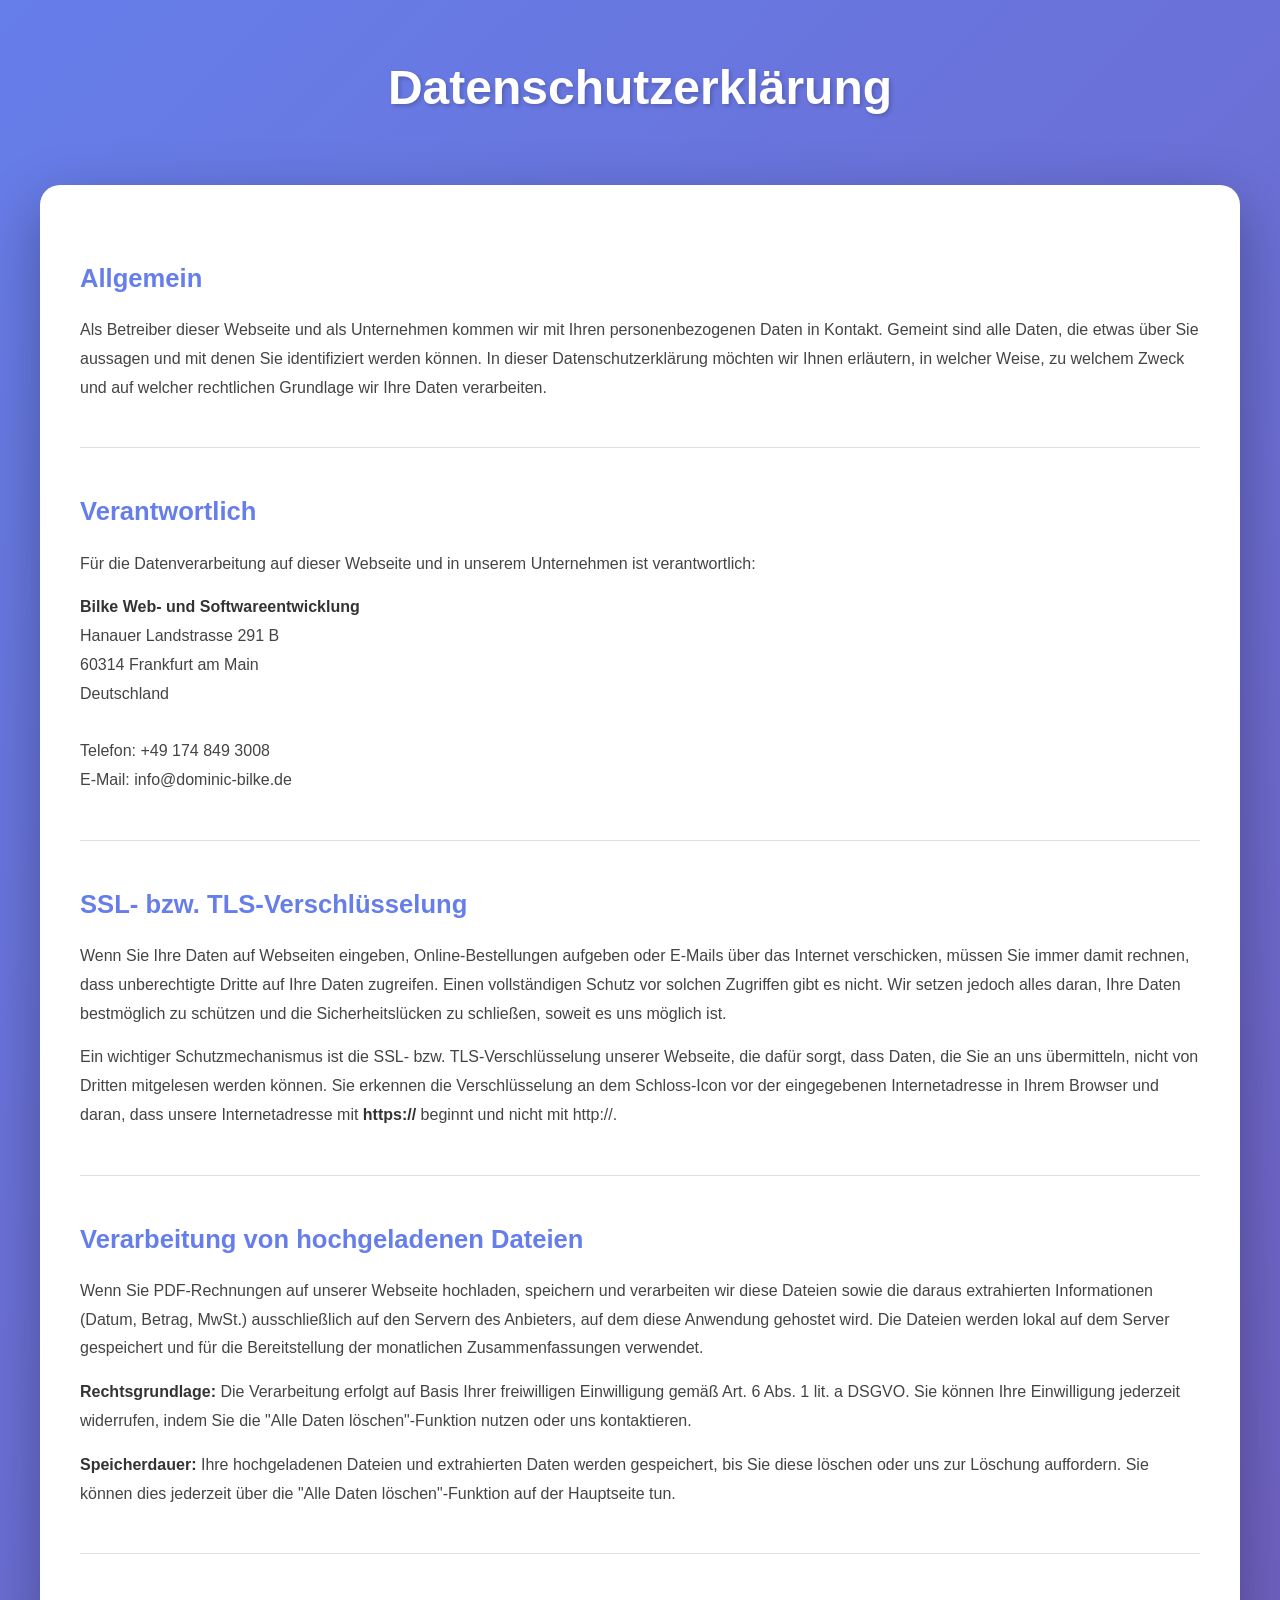
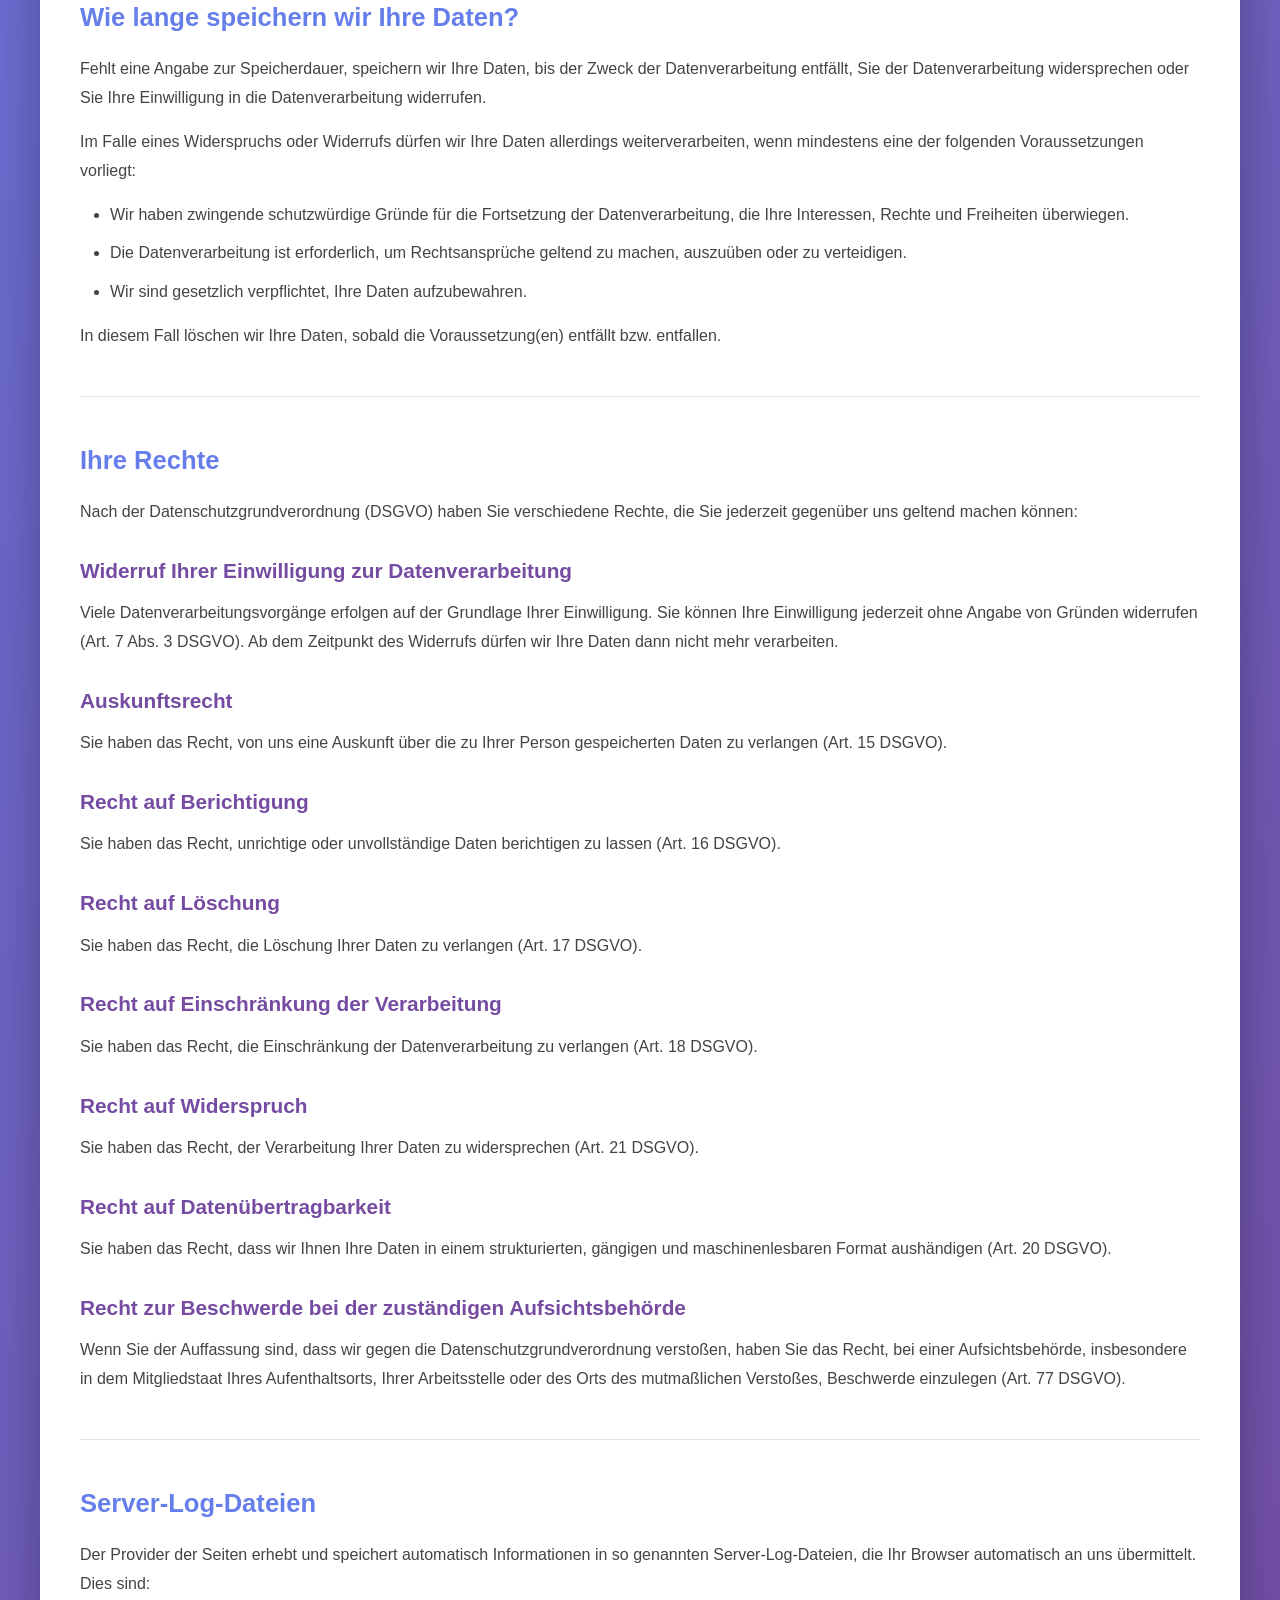
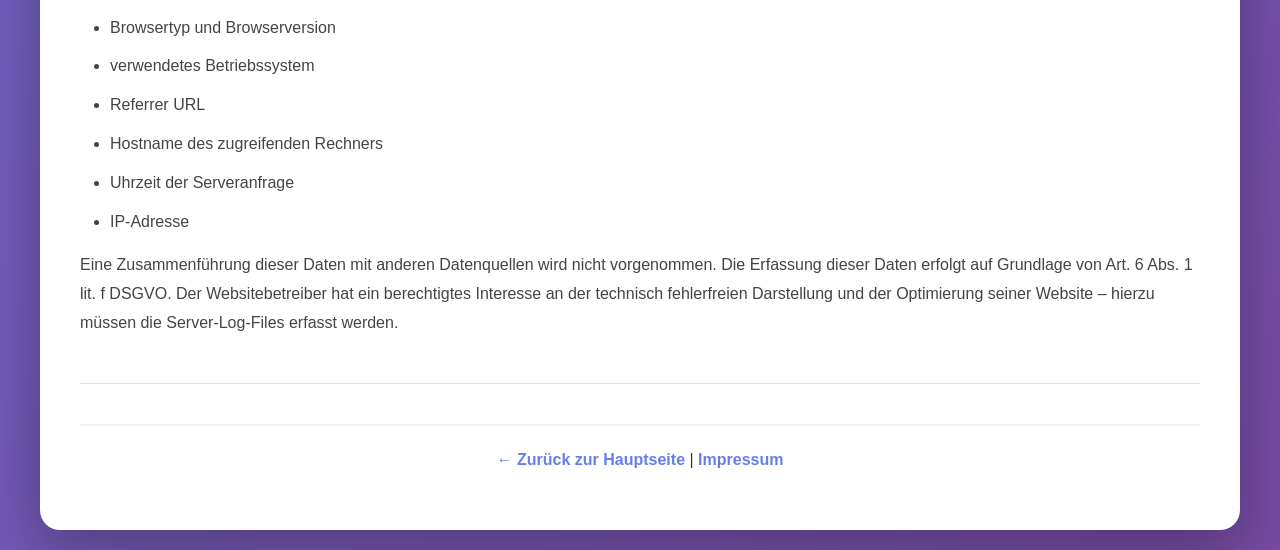
==== datenschutzerklaerung.html @ a709cc9c "first commit" ====
<!DOCTYPE html>
<html lang="de">
<head>
    <meta charset="UTF-8">
    <meta name="viewport" content="width=device-width, initial-scale=1.0">
    <title>Datenschutzerklärung - PDF-Rechner</title>
    <link rel="stylesheet" href="style.css">
</head>
<body>
    <div class="container">
        <header>
            <h1>Datenschutzerklärung</h1>
        </header>

        <main class="legal-page">
            <div class="content-section">
                <h2>Allgemein</h2>
                <p>
                    Als Betreiber dieser Webseite und als Unternehmen kommen wir mit Ihren personenbezogenen Daten 
                    in Kontakt. Gemeint sind alle Daten, die etwas über Sie aussagen und mit denen Sie identifiziert 
                    werden können. In dieser Datenschutzerklärung möchten wir Ihnen erläutern, in welcher Weise, 
                    zu welchem Zweck und auf welcher rechtlichen Grundlage wir Ihre Daten verarbeiten.
                </p>
            </div>

            <div class="content-section">
                <h2>Verantwortlich</h2>
                <p>
                    Für die Datenverarbeitung auf dieser Webseite und in unserem Unternehmen ist verantwortlich:
                </p>
                <p>
                    <strong>Bilke Web- und Softwareentwicklung</strong><br>
                    Hanauer Landstrasse 291 B<br>
                    60314 Frankfurt am Main<br>
                    Deutschland<br>
                    <br>
                    Telefon: +49 174 849 3008<br>
                    E-Mail: info@dominic-bilke.de
                </p>
            </div>

            <div class="content-section">
                <h2>SSL- bzw. TLS-Verschlüsselung</h2>
                <p>
                    Wenn Sie Ihre Daten auf Webseiten eingeben, Online-Bestellungen aufgeben oder E-Mails über 
                    das Internet verschicken, müssen Sie immer damit rechnen, dass unberechtigte Dritte auf Ihre 
                    Daten zugreifen. Einen vollständigen Schutz vor solchen Zugriffen gibt es nicht. Wir setzen 
                    jedoch alles daran, Ihre Daten bestmöglich zu schützen und die Sicherheitslücken zu schließen, 
                    soweit es uns möglich ist.
                </p>
                <p>
                    Ein wichtiger Schutzmechanismus ist die SSL- bzw. TLS-Verschlüsselung unserer Webseite, die 
                    dafür sorgt, dass Daten, die Sie an uns übermitteln, nicht von Dritten mitgelesen werden können. 
                    Sie erkennen die Verschlüsselung an dem Schloss-Icon vor der eingegebenen Internetadresse in 
                    Ihrem Browser und daran, dass unsere Internetadresse mit <strong>https://</strong> beginnt und 
                    nicht mit http://.
                </p>
            </div>

            <div class="content-section">
                <h2>Verarbeitung von hochgeladenen Dateien</h2>
                <p>
                    Wenn Sie PDF-Rechnungen auf unserer Webseite hochladen, speichern und verarbeiten wir diese 
                    Dateien sowie die daraus extrahierten Informationen (Datum, Betrag, MwSt.) ausschließlich 
                    auf den Servern des Anbieters, auf dem diese Anwendung gehostet wird. Die Dateien werden 
                    lokal auf dem Server gespeichert und für die Bereitstellung der monatlichen Zusammenfassungen 
                    verwendet.
                </p>
                <p>
                    <strong>Rechtsgrundlage:</strong> Die Verarbeitung erfolgt auf Basis Ihrer freiwilligen 
                    Einwilligung gemäß Art. 6 Abs. 1 lit. a DSGVO. Sie können Ihre Einwilligung jederzeit widerrufen, 
                    indem Sie die "Alle Daten löschen"-Funktion nutzen oder uns kontaktieren.
                </p>
                <p>
                    <strong>Speicherdauer:</strong> Ihre hochgeladenen Dateien und extrahierten Daten werden 
                    gespeichert, bis Sie diese löschen oder uns zur Löschung auffordern. Sie können dies jederzeit 
                    über die "Alle Daten löschen"-Funktion auf der Hauptseite tun.
                </p>
            </div>

            <div class="content-section">
                <h2>Wie lange speichern wir Ihre Daten?</h2>
                <p>
                    Fehlt eine Angabe zur Speicherdauer, speichern wir Ihre Daten, bis der Zweck der 
                    Datenverarbeitung entfällt, Sie der Datenverarbeitung widersprechen oder Sie Ihre 
                    Einwilligung in die Datenverarbeitung widerrufen.
                </p>
                <p>
                    Im Falle eines Widerspruchs oder Widerrufs dürfen wir Ihre Daten allerdings weiterverarbeiten, 
                    wenn mindestens eine der folgenden Voraussetzungen vorliegt:
                </p>
                <ul>
                    <li>
                        Wir haben zwingende schutzwürdige Gründe für die Fortsetzung der Datenverarbeitung, 
                        die Ihre Interessen, Rechte und Freiheiten überwiegen.
                    </li>
                    <li>
                        Die Datenverarbeitung ist erforderlich, um Rechtsansprüche geltend zu machen, 
                        auszuüben oder zu verteidigen.
                    </li>
                    <li>
                        Wir sind gesetzlich verpflichtet, Ihre Daten aufzubewahren.
                    </li>
                </ul>
                <p>
                    In diesem Fall löschen wir Ihre Daten, sobald die Voraussetzung(en) entfällt bzw. entfallen.
                </p>
            </div>

            <div class="content-section">
                <h2>Ihre Rechte</h2>
                <p>
                    Nach der Datenschutzgrundverordnung (DSGVO) haben Sie verschiedene Rechte, die Sie jederzeit 
                    gegenüber uns geltend machen können:
                </p>
                
                <h3>Widerruf Ihrer Einwilligung zur Datenverarbeitung</h3>
                <p>
                    Viele Datenverarbeitungsvorgänge erfolgen auf der Grundlage Ihrer Einwilligung. Sie können 
                    Ihre Einwilligung jederzeit ohne Angabe von Gründen widerrufen (Art. 7 Abs. 3 DSGVO). Ab dem 
                    Zeitpunkt des Widerrufs dürfen wir Ihre Daten dann nicht mehr verarbeiten.
                </p>

                <h3>Auskunftsrecht</h3>
                <p>
                    Sie haben das Recht, von uns eine Auskunft über die zu Ihrer Person gespeicherten Daten 
                    zu verlangen (Art. 15 DSGVO).
                </p>

                <h3>Recht auf Berichtigung</h3>
                <p>
                    Sie haben das Recht, unrichtige oder unvollständige Daten berichtigen zu lassen (Art. 16 DSGVO).
                </p>

                <h3>Recht auf Löschung</h3>
                <p>
                    Sie haben das Recht, die Löschung Ihrer Daten zu verlangen (Art. 17 DSGVO).
                </p>

                <h3>Recht auf Einschränkung der Verarbeitung</h3>
                <p>
                    Sie haben das Recht, die Einschränkung der Datenverarbeitung zu verlangen (Art. 18 DSGVO).
                </p>

                <h3>Recht auf Widerspruch</h3>
                <p>
                    Sie haben das Recht, der Verarbeitung Ihrer Daten zu widersprechen (Art. 21 DSGVO).
                </p>

                <h3>Recht auf Datenübertragbarkeit</h3>
                <p>
                    Sie haben das Recht, dass wir Ihnen Ihre Daten in einem strukturierten, gängigen und 
                    maschinenlesbaren Format aushändigen (Art. 20 DSGVO).
                </p>

                <h3>Recht zur Beschwerde bei der zuständigen Aufsichtsbehörde</h3>
                <p>
                    Wenn Sie der Auffassung sind, dass wir gegen die Datenschutzgrundverordnung verstoßen, 
                    haben Sie das Recht, bei einer Aufsichtsbehörde, insbesondere in dem Mitgliedstaat Ihres 
                    Aufenthaltsorts, Ihrer Arbeitsstelle oder des Orts des mutmaßlichen Verstoßes, Beschwerde 
                    einzulegen (Art. 77 DSGVO).
                </p>
            </div>

            <div class="content-section">
                <h2>Server-Log-Dateien</h2>
                <p>
                    Der Provider der Seiten erhebt und speichert automatisch Informationen in so genannten 
                    Server-Log-Dateien, die Ihr Browser automatisch an uns übermittelt. Dies sind:
                </p>
                <ul>
                    <li>Browsertyp und Browserversion</li>
                    <li>verwendetes Betriebssystem</li>
                    <li>Referrer URL</li>
                    <li>Hostname des zugreifenden Rechners</li>
                    <li>Uhrzeit der Serveranfrage</li>
                    <li>IP-Adresse</li>
                </ul>
                <p>
                    Eine Zusammenführung dieser Daten mit anderen Datenquellen wird nicht vorgenommen. Die 
                    Erfassung dieser Daten erfolgt auf Grundlage von Art. 6 Abs. 1 lit. f DSGVO. Der Websitebetreiber 
                    hat ein berechtigtes Interesse an der technisch fehlerfreien Darstellung und der Optimierung 
                    seiner Website – hierzu müssen die Server-Log-Files erfasst werden.
                </p>
            </div>

            <div class="footer-links">
                <a href="index.html">← Zurück zur Hauptseite</a> | 
                <a href="impressum.html">Impressum</a>
            </div>
        </main>
    </div>
</body>
</html>
---- style.css ----
* {
    margin: 0;
    padding: 0;
    box-sizing: border-box;
}

body {
    font-family: -apple-system, BlinkMacSystemFont, 'Segoe UI', Roboto, Oxygen, Ubuntu, Cantarell, 'Open Sans', 'Helvetica Neue', sans-serif;
    background: linear-gradient(135deg, #667eea 0%, #764ba2 100%);
    min-height: 100vh;
    padding: 20px;
    color: #333;
}

.container {
    max-width: 1200px;
    margin: 0 auto;
}

header {
    text-align: center;
    padding: 40px 20px;
    color: white;
}

.language-switcher-header {
    display: flex;
    justify-content: flex-end;
    margin-bottom: 20px;
}

.lang-btn {
    background: rgba(255, 255, 255, 0.2);
    color: white;
    border: 2px solid white;
    padding: 8px 20px;
    margin-left: 10px;
    border-radius: 25px;
    cursor: pointer;
    font-weight: 600;
    font-size: 0.9rem;
    transition: all 0.3s ease;
}

.lang-btn:hover {
    background: rgba(255, 255, 255, 0.3);
    transform: translateY(-2px);
}

.lang-btn.active {
    background: white;
    color: #667eea;
    box-shadow: 0 4px 15px rgba(255, 255, 255, 0.3);
}

header h1 {
    font-size: 3rem;
    margin-bottom: 10px;
    text-shadow: 2px 2px 4px rgba(0,0,0,0.2);
}

header p {
    font-size: 1.1rem;
    opacity: 0.9;
}

main {
    background: white;
    border-radius: 20px;
    box-shadow: 0 20px 60px rgba(0,0,0,0.3);
    padding: 40px;
    margin-top: 20px;
}

.upload-section {
    margin-bottom: 40px;
    padding-bottom: 30px;
    border-bottom: 2px solid #f0f0f0;
}

h2 {
    color: #667eea;
    margin-bottom: 20px;
    font-size: 1.8rem;
}

.file-input-wrapper {
    margin: 30px 0;
}

#pdfFile {
    display: none;
}

.file-label {
    display: flex;
    align-items: center;
    justify-content: center;
    gap: 10px;
    padding: 20px 30px;
    border: 3px dashed #667eea;
    border-radius: 12px;
    background: #f8f9ff;
    cursor: pointer;
    transition: all 0.3s ease;
}

.file-label:hover {
    background: #f0f2ff;
    border-color: #764ba2;
    transform: translateY(-2px);
}

.file-label-text {
    font-size: 1.1rem;
    color: #667eea;
    font-weight: 600;
}

.file-label-icon {
    font-size: 1.5rem;
}

.form-group {
    margin: 25px 0;
}

.form-label {
    display: block;
    margin-bottom: 8px;
    font-weight: 600;
    color: #667eea;
    font-size: 1rem;
}

.form-select {
    width: 100%;
    padding: 12px 15px;
    border: 2px solid #e0e0e0;
    border-radius: 10px;
    font-size: 1rem;
    background: white;
    color: #333;
    transition: all 0.3s ease;
    cursor: pointer;
}

.form-select:hover {
    border-color: #667eea;
}

.form-select:focus {
    outline: none;
    border-color: #764ba2;
    box-shadow: 0 0 0 3px rgba(102, 126, 234, 0.1);
}

.selected-files {
    margin-top: 15px;
    padding: 15px;
    background: #f8f9ff;
    border-radius: 10px;
    display: none;
}

.selected-files.active {
    display: block;
}

.selected-files-title {
    font-weight: 600;
    color: #667eea;
    margin-bottom: 10px;
}

.selected-file-item {
    display: flex;
    align-items: center;
    justify-content: space-between;
    padding: 8px;
    margin: 5px 0;
    background: white;
    border-radius: 5px;
}

.selected-file-name {
    color: #333;
    font-size: 0.9rem;
    flex: 1;
}

.selected-file-size {
    color: #666;
    font-size: 0.85rem;
    margin-left: 10px;
}

.upload-progress {
    margin-top: 25px;
    padding: 20px;
    background: #f8f9ff;
    border-radius: 12px;
}

.progress-info {
    margin-bottom: 15px;
    font-weight: 600;
    color: #667eea;
    text-align: center;
}

.progress-bar {
    height: 25px;
    background: #e0e0e0;
    border-radius: 12px;
    overflow: hidden;
    box-shadow: inset 0 2px 4px rgba(0,0,0,0.1);
}

.progress-bar-fill {
    height: 100%;
    background: linear-gradient(135deg, #667eea 0%, #764ba2 100%);
    border-radius: 12px;
    transition: width 0.3s ease;
    box-shadow: 0 2px 4px rgba(102, 126, 234, 0.3);
}

.btn-primary {
    background: linear-gradient(135deg, #667eea 0%, #764ba2 100%);
    color: white;
    border: none;
    padding: 15px 40px;
    font-size: 1.1rem;
    border-radius: 10px;
    cursor: pointer;
    font-weight: 600;
    transition: all 0.3s ease;
    width: 100%;
    margin-top: 20px;
}

.btn-primary:hover {
    transform: translateY(-2px);
    box-shadow: 0 10px 25px rgba(102, 126, 234, 0.4);
}

.btn-primary:active {
    transform: translateY(0);
}

.btn-secondary {
    background: #dc3545;
    color: white;
    border: none;
    padding: 10px 20px;
    font-size: 0.9rem;
    border-radius: 8px;
    cursor: pointer;
    transition: all 0.3s ease;
}

.btn-secondary:hover {
    background: #c82333;
    transform: translateY(-2px);
}

.status-message {
    margin-top: 20px;
    padding: 15px;
    border-radius: 10px;
    display: none;
    animation: slideIn 0.3s ease;
}

.status-message.success {
    background: #d4edda;
    color: #155724;
    border: 1px solid #c3e6cb;
    display: block;
}

.status-message.error {
    background: #f8d7da;
    color: #721c24;
    border: 1px solid #f5c6cb;
    display: block;
}

@keyframes slideIn {
    from {
        opacity: 0;
        transform: translateY(-10px);
    }
    to {
        opacity: 1;
        transform: translateY(0);
    }
}

.results-section, .summary-section {
    margin-top: 30px;
}

.section-title {
    display: flex;
    justify-content: space-between;
    align-items: center;
    margin-bottom: 20px;
}

.section-title h2 {
    margin-bottom: 0;
}

.invoice-details {
    background: #f8f9ff;
    border-radius: 12px;
    padding: 20px;
    display: none;
    animation: fadeIn 0.5s ease;
}

.invoice-details.active {
    display: block;
}

@keyframes fadeIn {
    from { opacity: 0; }
    to { opacity: 1; }
}

.detail-row {
    display: grid;
    grid-template-columns: 150px 1fr;
    padding: 10px;
    border-bottom: 1px solid #e0e0e0;
}

.detail-row:last-child {
    border-bottom: none;
}

.detail-label {
    font-weight: 600;
    color: #667eea;
}

.detail-value {
    color: #333;
}

.detail-row.highlight {
    background: #fff5e6;
    border-left: 4px solid #667eea;
    padding-left: 15px;
}

.invoice-breakdown {
    margin-top: 20px;
    padding: 20px;
    background: #f8f9ff;
    border-radius: 12px;
    animation: fadeIn 0.5s ease;
}

.monthly-summary {
    background: #f8f9ff;
    border-radius: 12px;
    padding: 20px;
}

.monthly-vat-summary {
    background: #fff9e6;
    border-radius: 12px;
    padding: 20px;
    margin-top: 20px;
    border: 2px solid #667eea;
}

.vat-summary-item {
    background: white;
    border-radius: 8px;
    padding: 20px;
    margin-bottom: 15px;
    box-shadow: 0 2px 8px rgba(0,0,0,0.1);
}

.vat-summary-item h3 {
    color: #667eea;
    margin-bottom: 15px;
    font-size: 1.2rem;
}

.vat-breakdown {
    display: flex;
    flex-direction: column;
    gap: 10px;
}

.vat-row {
    display: flex;
    justify-content: space-between;
    padding: 8px;
    border-radius: 5px;
}

.vat-row.highlight {
    background: #fff5e6;
    border-left: 4px solid #667eea;
    padding-left: 12px;
}

.vat-row.total {
    background: #f0f2ff;
    font-weight: 700;
    border-top: 2px solid #667eea;
    margin-top: 5px;
    padding-top: 12px;
}

.vat-label {
    font-weight: 600;
    color: #667eea;
}

.vat-value {
    font-weight: 700;
    color: #333;
    font-size: 1.1rem;
}

.summary-item {
    background: white;
    border-radius: 8px;
    padding: 20px;
    margin-bottom: 15px;
    display: flex;
    justify-content: space-between;
    align-items: center;
    box-shadow: 0 2px 8px rgba(0,0,0,0.1);
    transition: transform 0.2s ease;
}

.summary-item:hover {
    transform: translateX(5px);
}

.summary-month {
    font-size: 1.2rem;
    font-weight: 600;
    color: #667eea;
}

.summary-amount {
    font-size: 1.5rem;
    font-weight: 700;
    color: #764ba2;
}

.summary-count {
    font-size: 0.9rem;
    color: #666;
    margin-top: 5px;
}

.no-data {
    text-align: center;
    padding: 40px;
    color: #999;
    font-style: italic;
}

.loading {
    text-align: center;
    padding: 20px;
    color: #667eea;
}

/* Footer Styles */
.main-footer {
    background: white;
    border-radius: 20px;
    box-shadow: 0 20px 60px rgba(0,0,0,0.3);
    padding: 30px 40px;
    margin-top: 20px;
    text-align: center;
}

.footer-links {
    margin-bottom: 15px;
}

.footer-links a {
    color: #667eea;
    text-decoration: none;
    font-weight: 600;
    transition: color 0.3s ease;
}

.footer-links a:hover {
    color: #764ba2;
}

.footer-copyright {
    color: #666;
    font-size: 0.9rem;
}

/* Legal Pages Styles */
.legal-page {
    background: white;
    border-radius: 20px;
    box-shadow: 0 20px 60px rgba(0,0,0,0.3);
    padding: 40px;
    margin-top: 20px;
    line-height: 1.8;
}

.legal-page .content-section {
    margin-bottom: 40px;
    padding-bottom: 30px;
    border-bottom: 1px solid #e0e0e0;
}

.legal-page .content-section:last-child {
    border-bottom: none;
}

.legal-page h2 {
    color: #667eea;
    font-size: 1.6rem;
    margin-bottom: 15px;
    margin-top: 30px;
}

.legal-page h3 {
    color: #764ba2;
    font-size: 1.3rem;
    margin-top: 25px;
    margin-bottom: 10px;
}

.legal-page p {
    margin-bottom: 15px;
    color: #444;
}

.legal-page ul {
    margin-left: 30px;
    margin-bottom: 15px;
}

.legal-page li {
    margin-bottom: 10px;
    color: #444;
}

.legal-page strong {
    color: #333;
}

.legal-page a {
    color: #667eea;
    text-decoration: none;
}

.legal-page a:hover {
    text-decoration: underline;
    color: #764ba2;
}

.legal-page .footer-links {
    margin-top: 40px;
    padding-top: 20px;
    border-top: 2px solid #f0f0f0;
    text-align: center;
}

.legal-page .footer-links a {
    color: #667eea;
    font-weight: 600;
    text-decoration: none;
    transition: color 0.3s ease;
}

.legal-page .footer-links a:hover {
    color: #764ba2;
}

@media (max-width: 768px) {
    .legal-page {
        padding: 20px;
    }
    
    .legal-page h2 {
        font-size: 1.3rem;
    }
    
    .legal-page h3 {
        font-size: 1.1rem;
    }
}
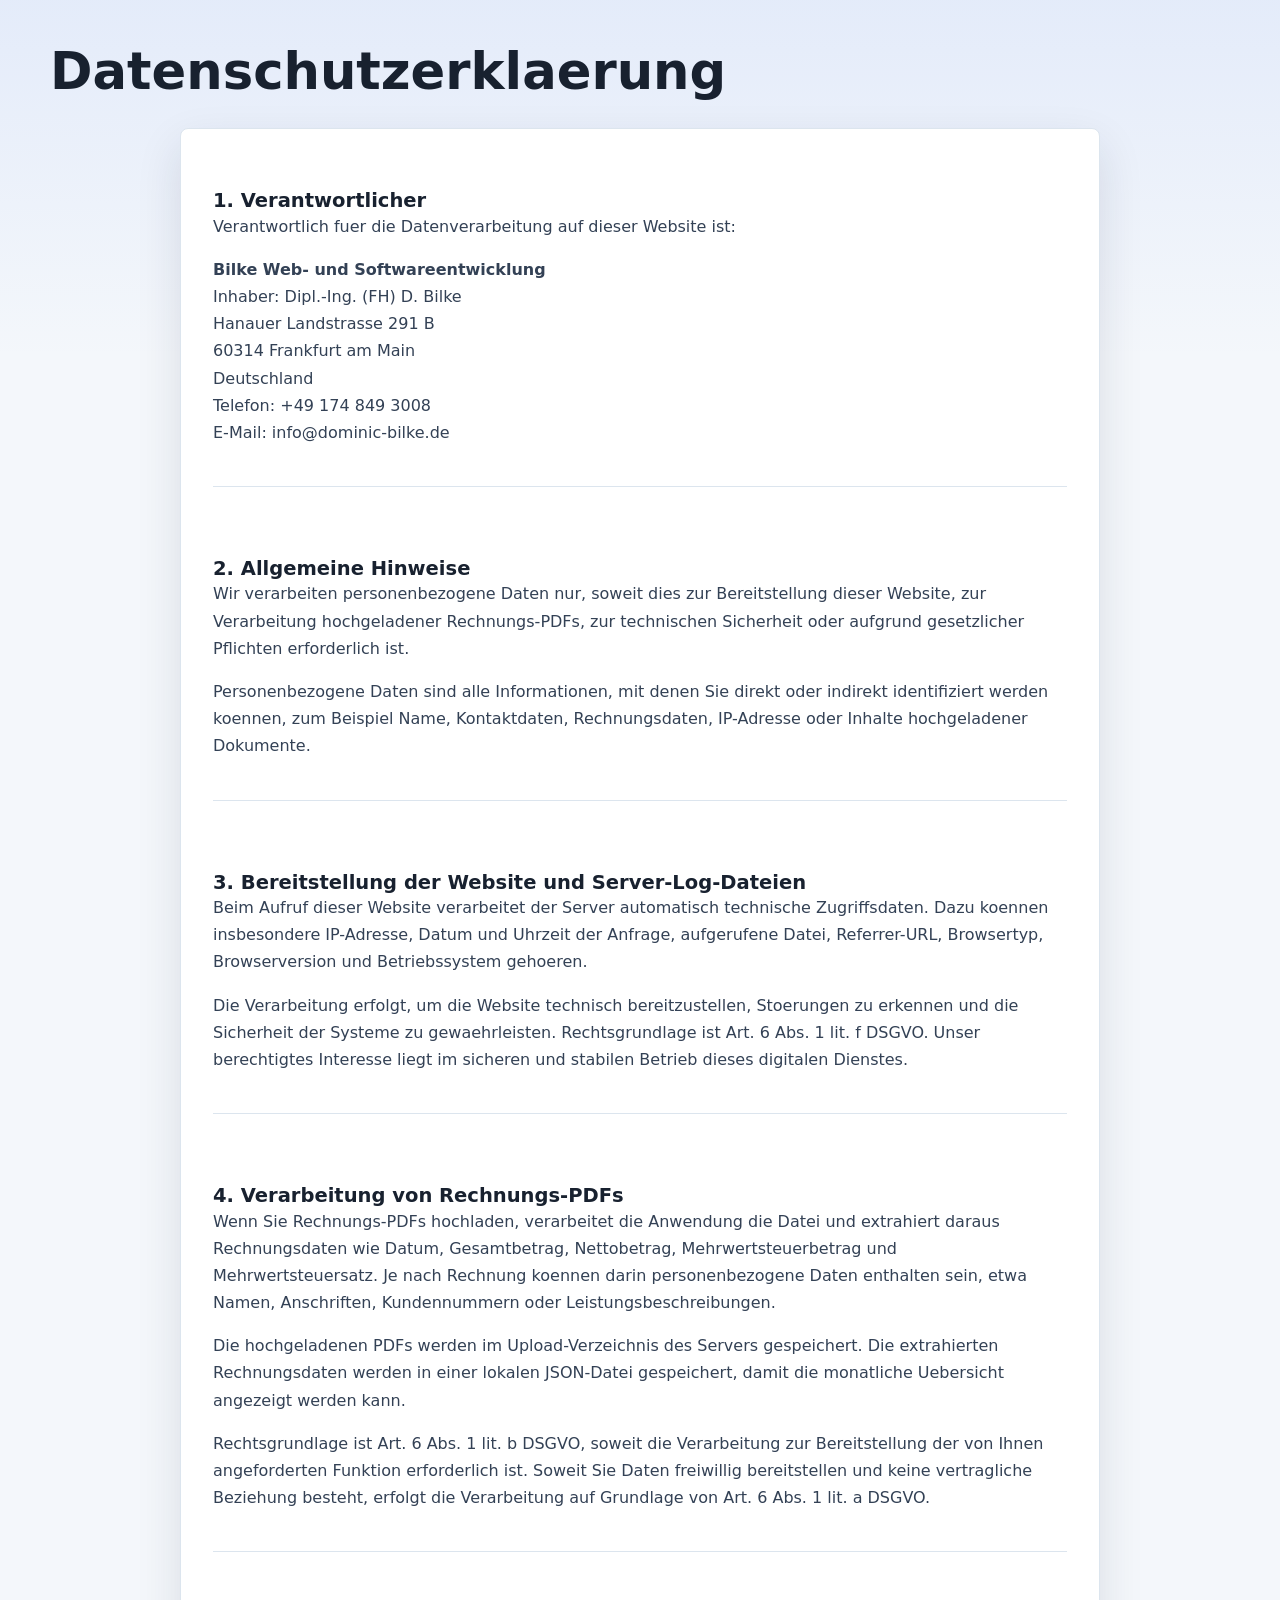
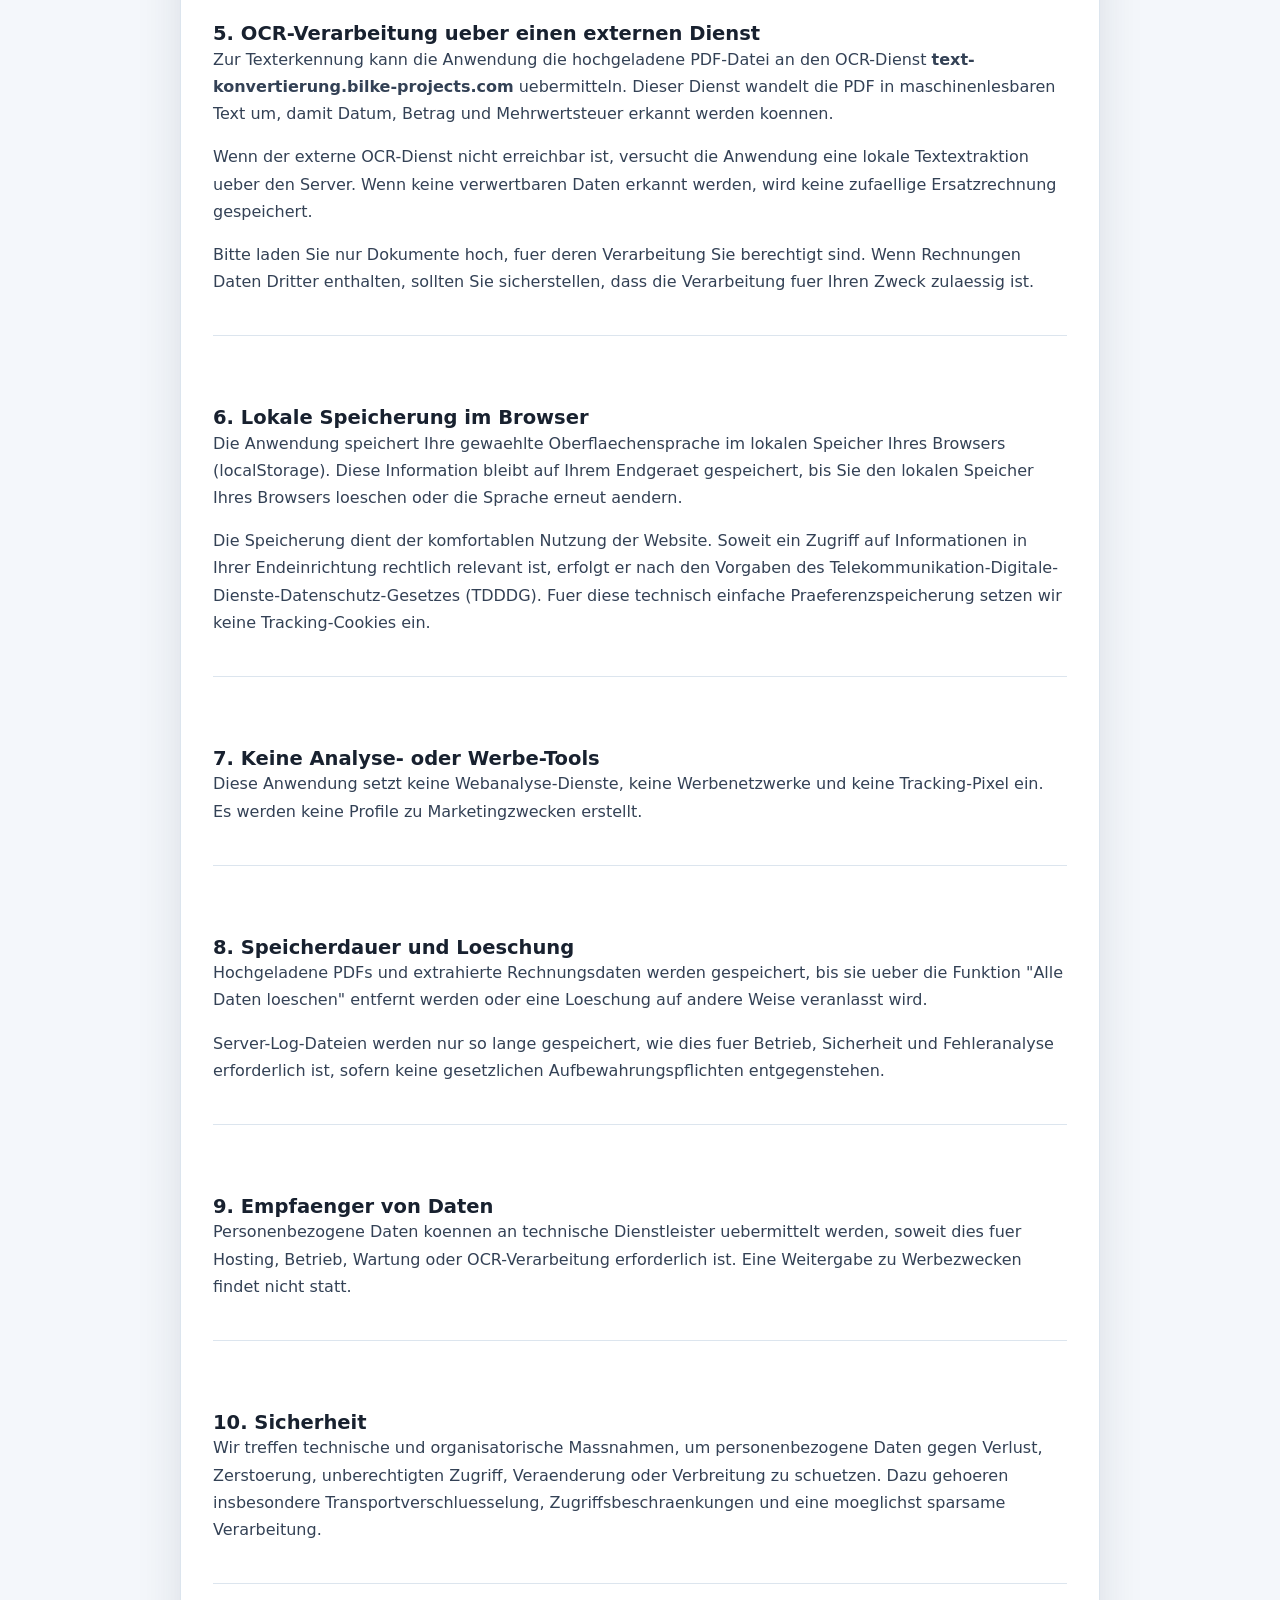
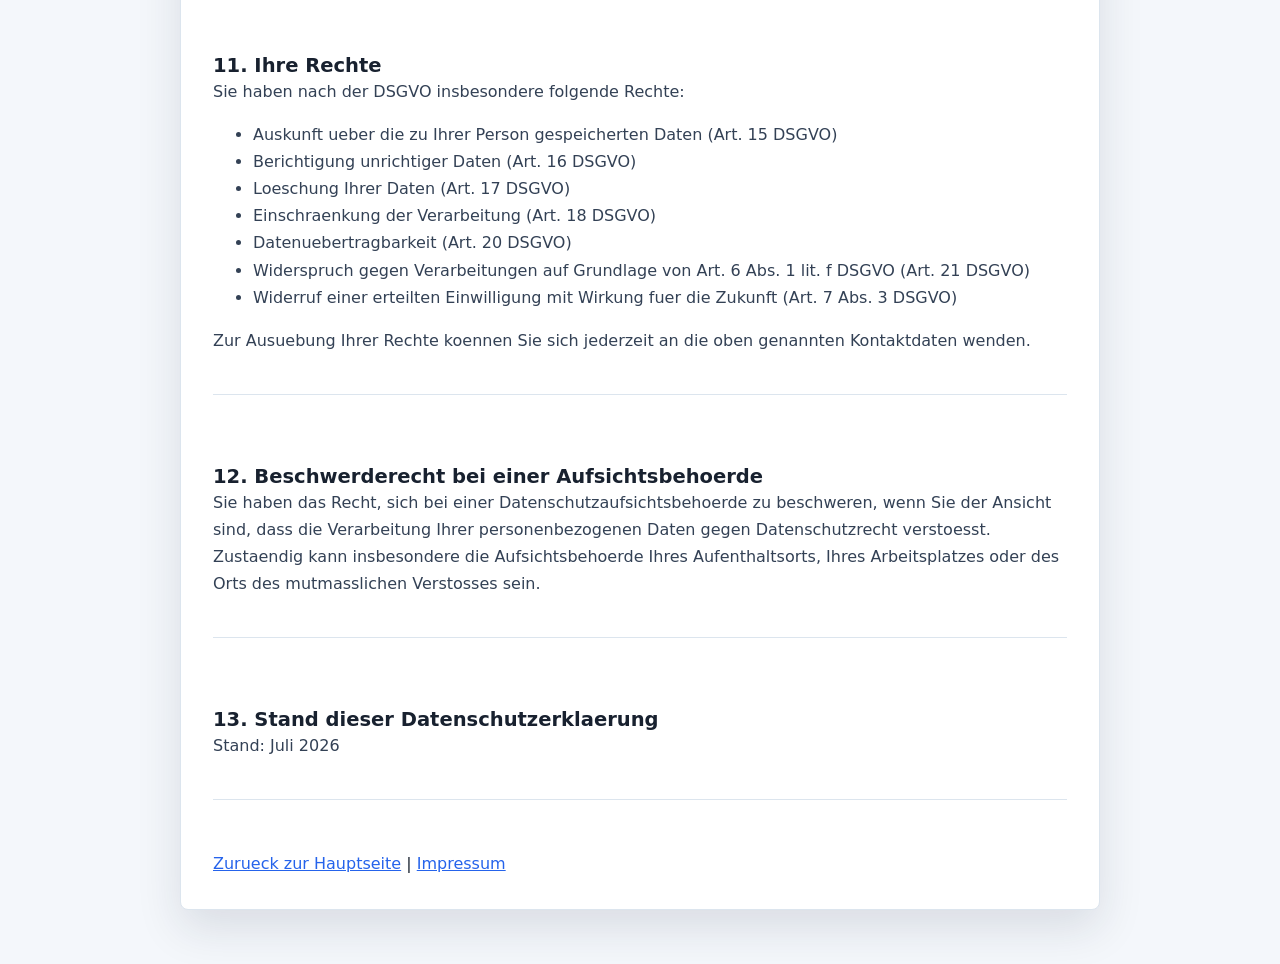
==== commit 5005fd9e: "Impressum und Datenschutzerklärung" ====
--- a/datenschutzerklaerung.html
+++ b/datenschutzerklaerung.html
@@ -3,193 +3,193 @@
 <head>
     <meta charset="UTF-8">
     <meta name="viewport" content="width=device-width, initial-scale=1.0">
-    <title>Datenschutzerklärung - PDF-Rechner</title>
+    <title>Datenschutzerklaerung - InvoicePilot</title>
     <link rel="stylesheet" href="style.css">
 </head>
 <body>
     <div class="container">
         <header>
-            <h1>Datenschutzerklärung</h1>
+            <h1>Datenschutzerklaerung</h1>
         </header>
 
         <main class="legal-page">
             <div class="content-section">
-                <h2>Allgemein</h2>
+                <h2>1. Verantwortlicher</h2>
                 <p>
-                    Als Betreiber dieser Webseite und als Unternehmen kommen wir mit Ihren personenbezogenen Daten 
-                    in Kontakt. Gemeint sind alle Daten, die etwas über Sie aussagen und mit denen Sie identifiziert 
-                    werden können. In dieser Datenschutzerklärung möchten wir Ihnen erläutern, in welcher Weise, 
-                    zu welchem Zweck und auf welcher rechtlichen Grundlage wir Ihre Daten verarbeiten.
-                </p>
-            </div>
-
-            <div class="content-section">
-                <h2>Verantwortlich</h2>
-                <p>
-                    Für die Datenverarbeitung auf dieser Webseite und in unserem Unternehmen ist verantwortlich:
+                    Verantwortlich fuer die Datenverarbeitung auf dieser Website ist:
                 </p>
                 <p>
                     <strong>Bilke Web- und Softwareentwicklung</strong><br>
+                    Inhaber: Dipl.-Ing. (FH) D. Bilke<br>
                     Hanauer Landstrasse 291 B<br>
                     60314 Frankfurt am Main<br>
                     Deutschland<br>
-                    <br>
                     Telefon: +49 174 849 3008<br>
                     E-Mail: info@dominic-bilke.de
                 </p>
             </div>
 
             <div class="content-section">
-                <h2>SSL- bzw. TLS-Verschlüsselung</h2>
+                <h2>2. Allgemeine Hinweise</h2>
                 <p>
-                    Wenn Sie Ihre Daten auf Webseiten eingeben, Online-Bestellungen aufgeben oder E-Mails über 
-                    das Internet verschicken, müssen Sie immer damit rechnen, dass unberechtigte Dritte auf Ihre 
-                    Daten zugreifen. Einen vollständigen Schutz vor solchen Zugriffen gibt es nicht. Wir setzen 
-                    jedoch alles daran, Ihre Daten bestmöglich zu schützen und die Sicherheitslücken zu schließen, 
-                    soweit es uns möglich ist.
+                    Wir verarbeiten personenbezogene Daten nur, soweit dies zur Bereitstellung dieser Website,
+                    zur Verarbeitung hochgeladener Rechnungs-PDFs, zur technischen Sicherheit oder aufgrund
+                    gesetzlicher Pflichten erforderlich ist.
                 </p>
                 <p>
-                    Ein wichtiger Schutzmechanismus ist die SSL- bzw. TLS-Verschlüsselung unserer Webseite, die 
-                    dafür sorgt, dass Daten, die Sie an uns übermitteln, nicht von Dritten mitgelesen werden können. 
-                    Sie erkennen die Verschlüsselung an dem Schloss-Icon vor der eingegebenen Internetadresse in 
-                    Ihrem Browser und daran, dass unsere Internetadresse mit <strong>https://</strong> beginnt und 
-                    nicht mit http://.
+                    Personenbezogene Daten sind alle Informationen, mit denen Sie direkt oder indirekt
+                    identifiziert werden koennen, zum Beispiel Name, Kontaktdaten, Rechnungsdaten, IP-Adresse
+                    oder Inhalte hochgeladener Dokumente.
                 </p>
             </div>
 
             <div class="content-section">
-                <h2>Verarbeitung von hochgeladenen Dateien</h2>
+                <h2>3. Bereitstellung der Website und Server-Log-Dateien</h2>
                 <p>
-                    Wenn Sie PDF-Rechnungen auf unserer Webseite hochladen, speichern und verarbeiten wir diese 
-                    Dateien sowie die daraus extrahierten Informationen (Datum, Betrag, MwSt.) ausschließlich 
-                    auf den Servern des Anbieters, auf dem diese Anwendung gehostet wird. Die Dateien werden 
-                    lokal auf dem Server gespeichert und für die Bereitstellung der monatlichen Zusammenfassungen 
-                    verwendet.
+                    Beim Aufruf dieser Website verarbeitet der Server automatisch technische Zugriffsdaten. Dazu
+                    koennen insbesondere IP-Adresse, Datum und Uhrzeit der Anfrage, aufgerufene Datei, Referrer-URL,
+                    Browsertyp, Browserversion und Betriebssystem gehoeren.
                 </p>
                 <p>
-                    <strong>Rechtsgrundlage:</strong> Die Verarbeitung erfolgt auf Basis Ihrer freiwilligen 
-                    Einwilligung gemäß Art. 6 Abs. 1 lit. a DSGVO. Sie können Ihre Einwilligung jederzeit widerrufen, 
-                    indem Sie die "Alle Daten löschen"-Funktion nutzen oder uns kontaktieren.
-                </p>
-                <p>
-                    <strong>Speicherdauer:</strong> Ihre hochgeladenen Dateien und extrahierten Daten werden 
-                    gespeichert, bis Sie diese löschen oder uns zur Löschung auffordern. Sie können dies jederzeit 
-                    über die "Alle Daten löschen"-Funktion auf der Hauptseite tun.
+                    Die Verarbeitung erfolgt, um die Website technisch bereitzustellen, Stoerungen zu erkennen und
+                    die Sicherheit der Systeme zu gewaehrleisten. Rechtsgrundlage ist Art. 6 Abs. 1 lit. f DSGVO.
+                    Unser berechtigtes Interesse liegt im sicheren und stabilen Betrieb dieses digitalen Dienstes.
                 </p>
             </div>
 
             <div class="content-section">
-                <h2>Wie lange speichern wir Ihre Daten?</h2>
+                <h2>4. Verarbeitung von Rechnungs-PDFs</h2>
                 <p>
-                    Fehlt eine Angabe zur Speicherdauer, speichern wir Ihre Daten, bis der Zweck der 
-                    Datenverarbeitung entfällt, Sie der Datenverarbeitung widersprechen oder Sie Ihre 
-                    Einwilligung in die Datenverarbeitung widerrufen.
+                    Wenn Sie Rechnungs-PDFs hochladen, verarbeitet die Anwendung die Datei und extrahiert daraus
+                    Rechnungsdaten wie Datum, Gesamtbetrag, Nettobetrag, Mehrwertsteuerbetrag und Mehrwertsteuersatz.
+                    Je nach Rechnung koennen darin personenbezogene Daten enthalten sein, etwa Namen, Anschriften,
+                    Kundennummern oder Leistungsbeschreibungen.
                 </p>
                 <p>
-                    Im Falle eines Widerspruchs oder Widerrufs dürfen wir Ihre Daten allerdings weiterverarbeiten, 
-                    wenn mindestens eine der folgenden Voraussetzungen vorliegt:
+                    Die hochgeladenen PDFs werden im Upload-Verzeichnis des Servers gespeichert. Die extrahierten
+                    Rechnungsdaten werden in einer lokalen JSON-Datei gespeichert, damit die monatliche Uebersicht
+                    angezeigt werden kann.
                 </p>
-                <ul>
-                    <li>
-                        Wir haben zwingende schutzwürdige Gründe für die Fortsetzung der Datenverarbeitung, 
-                        die Ihre Interessen, Rechte und Freiheiten überwiegen.
-                    </li>
-                    <li>
-                        Die Datenverarbeitung ist erforderlich, um Rechtsansprüche geltend zu machen, 
-                        auszuüben oder zu verteidigen.
-                    </li>
-                    <li>
-                        Wir sind gesetzlich verpflichtet, Ihre Daten aufzubewahren.
-                    </li>
-                </ul>
                 <p>
-                    In diesem Fall löschen wir Ihre Daten, sobald die Voraussetzung(en) entfällt bzw. entfallen.
+                    Rechtsgrundlage ist Art. 6 Abs. 1 lit. b DSGVO, soweit die Verarbeitung zur Bereitstellung der
+                    von Ihnen angeforderten Funktion erforderlich ist. Soweit Sie Daten freiwillig bereitstellen und
+                    keine vertragliche Beziehung besteht, erfolgt die Verarbeitung auf Grundlage von Art. 6 Abs. 1
+                    lit. a DSGVO.
                 </p>
             </div>
 
             <div class="content-section">
-                <h2>Ihre Rechte</h2>
+                <h2>5. OCR-Verarbeitung ueber einen externen Dienst</h2>
                 <p>
-                    Nach der Datenschutzgrundverordnung (DSGVO) haben Sie verschiedene Rechte, die Sie jederzeit 
-                    gegenüber uns geltend machen können:
+                    Zur Texterkennung kann die Anwendung die hochgeladene PDF-Datei an den OCR-Dienst
+                    <strong>text-konvertierung.bilke-projects.com</strong> uebermitteln. Dieser Dienst wandelt die
+                    PDF in maschinenlesbaren Text um, damit Datum, Betrag und Mehrwertsteuer erkannt werden koennen.
                 </p>
-                
-                <h3>Widerruf Ihrer Einwilligung zur Datenverarbeitung</h3>
                 <p>
-                    Viele Datenverarbeitungsvorgänge erfolgen auf der Grundlage Ihrer Einwilligung. Sie können 
-                    Ihre Einwilligung jederzeit ohne Angabe von Gründen widerrufen (Art. 7 Abs. 3 DSGVO). Ab dem 
-                    Zeitpunkt des Widerrufs dürfen wir Ihre Daten dann nicht mehr verarbeiten.
+                    Wenn der externe OCR-Dienst nicht erreichbar ist, versucht die Anwendung eine lokale
+                    Textextraktion ueber den Server. Wenn keine verwertbaren Daten erkannt werden, wird keine
+                    zufaellige Ersatzrechnung gespeichert.
                 </p>
-
-                <h3>Auskunftsrecht</h3>
                 <p>
-                    Sie haben das Recht, von uns eine Auskunft über die zu Ihrer Person gespeicherten Daten 
-                    zu verlangen (Art. 15 DSGVO).
-                </p>
-
-                <h3>Recht auf Berichtigung</h3>
-                <p>
-                    Sie haben das Recht, unrichtige oder unvollständige Daten berichtigen zu lassen (Art. 16 DSGVO).
-                </p>
-
-                <h3>Recht auf Löschung</h3>
-                <p>
-                    Sie haben das Recht, die Löschung Ihrer Daten zu verlangen (Art. 17 DSGVO).
-                </p>
-
-                <h3>Recht auf Einschränkung der Verarbeitung</h3>
-                <p>
-                    Sie haben das Recht, die Einschränkung der Datenverarbeitung zu verlangen (Art. 18 DSGVO).
-                </p>
-
-                <h3>Recht auf Widerspruch</h3>
-                <p>
-                    Sie haben das Recht, der Verarbeitung Ihrer Daten zu widersprechen (Art. 21 DSGVO).
-                </p>
-
-                <h3>Recht auf Datenübertragbarkeit</h3>
-                <p>
-                    Sie haben das Recht, dass wir Ihnen Ihre Daten in einem strukturierten, gängigen und 
-                    maschinenlesbaren Format aushändigen (Art. 20 DSGVO).
-                </p>
-
-                <h3>Recht zur Beschwerde bei der zuständigen Aufsichtsbehörde</h3>
-                <p>
-                    Wenn Sie der Auffassung sind, dass wir gegen die Datenschutzgrundverordnung verstoßen, 
-                    haben Sie das Recht, bei einer Aufsichtsbehörde, insbesondere in dem Mitgliedstaat Ihres 
-                    Aufenthaltsorts, Ihrer Arbeitsstelle oder des Orts des mutmaßlichen Verstoßes, Beschwerde 
-                    einzulegen (Art. 77 DSGVO).
+                    Bitte laden Sie nur Dokumente hoch, fuer deren Verarbeitung Sie berechtigt sind. Wenn Rechnungen
+                    Daten Dritter enthalten, sollten Sie sicherstellen, dass die Verarbeitung fuer Ihren Zweck
+                    zulaessig ist.
                 </p>
             </div>
 
             <div class="content-section">
-                <h2>Server-Log-Dateien</h2>
+                <h2>6. Lokale Speicherung im Browser</h2>
                 <p>
-                    Der Provider der Seiten erhebt und speichert automatisch Informationen in so genannten 
-                    Server-Log-Dateien, die Ihr Browser automatisch an uns übermittelt. Dies sind:
+                    Die Anwendung speichert Ihre gewaehlte Oberflaechensprache im lokalen Speicher Ihres Browsers
+                    (localStorage). Diese Information bleibt auf Ihrem Endgeraet gespeichert, bis Sie den lokalen
+                    Speicher Ihres Browsers loeschen oder die Sprache erneut aendern.
                 </p>
-                <ul>
-                    <li>Browsertyp und Browserversion</li>
-                    <li>verwendetes Betriebssystem</li>
-                    <li>Referrer URL</li>
-                    <li>Hostname des zugreifenden Rechners</li>
-                    <li>Uhrzeit der Serveranfrage</li>
-                    <li>IP-Adresse</li>
-                </ul>
                 <p>
-                    Eine Zusammenführung dieser Daten mit anderen Datenquellen wird nicht vorgenommen. Die 
-                    Erfassung dieser Daten erfolgt auf Grundlage von Art. 6 Abs. 1 lit. f DSGVO. Der Websitebetreiber 
-                    hat ein berechtigtes Interesse an der technisch fehlerfreien Darstellung und der Optimierung 
-                    seiner Website – hierzu müssen die Server-Log-Files erfasst werden.
+                    Die Speicherung dient der komfortablen Nutzung der Website. Soweit ein Zugriff auf Informationen
+                    in Ihrer Endeinrichtung rechtlich relevant ist, erfolgt er nach den Vorgaben des
+                    Telekommunikation-Digitale-Dienste-Datenschutz-Gesetzes (TDDDG). Fuer diese technisch einfache
+                    Praeferenzspeicherung setzen wir keine Tracking-Cookies ein.
                 </p>
             </div>
 
+            <div class="content-section">
+                <h2>7. Keine Analyse- oder Werbe-Tools</h2>
+                <p>
+                    Diese Anwendung setzt keine Webanalyse-Dienste, keine Werbenetzwerke und keine Tracking-Pixel ein.
+                    Es werden keine Profile zu Marketingzwecken erstellt.
+                </p>
+            </div>
+
+            <div class="content-section">
+                <h2>8. Speicherdauer und Loeschung</h2>
+                <p>
+                    Hochgeladene PDFs und extrahierte Rechnungsdaten werden gespeichert, bis sie ueber die Funktion
+                    "Alle Daten loeschen" entfernt werden oder eine Loeschung auf andere Weise veranlasst wird.
+                </p>
+                <p>
+                    Server-Log-Dateien werden nur so lange gespeichert, wie dies fuer Betrieb, Sicherheit und
+                    Fehleranalyse erforderlich ist, sofern keine gesetzlichen Aufbewahrungspflichten entgegenstehen.
+                </p>
+            </div>
+
+            <div class="content-section">
+                <h2>9. Empfaenger von Daten</h2>
+                <p>
+                    Personenbezogene Daten koennen an technische Dienstleister uebermittelt werden, soweit dies fuer
+                    Hosting, Betrieb, Wartung oder OCR-Verarbeitung erforderlich ist. Eine Weitergabe zu Werbezwecken
+                    findet nicht statt.
+                </p>
+            </div>
+
+            <div class="content-section">
+                <h2>10. Sicherheit</h2>
+                <p>
+                    Wir treffen technische und organisatorische Massnahmen, um personenbezogene Daten gegen Verlust,
+                    Zerstoerung, unberechtigten Zugriff, Veraenderung oder Verbreitung zu schuetzen. Dazu gehoeren
+                    insbesondere Transportverschluesselung, Zugriffsbeschraenkungen und eine moeglichst sparsame
+                    Verarbeitung.
+                </p>
+            </div>
+
+            <div class="content-section">
+                <h2>11. Ihre Rechte</h2>
+                <p>
+                    Sie haben nach der DSGVO insbesondere folgende Rechte:
+                </p>
+                <ul>
+                    <li>Auskunft ueber die zu Ihrer Person gespeicherten Daten (Art. 15 DSGVO)</li>
+                    <li>Berichtigung unrichtiger Daten (Art. 16 DSGVO)</li>
+                    <li>Loeschung Ihrer Daten (Art. 17 DSGVO)</li>
+                    <li>Einschraenkung der Verarbeitung (Art. 18 DSGVO)</li>
+                    <li>Datenuebertragbarkeit (Art. 20 DSGVO)</li>
+                    <li>Widerspruch gegen Verarbeitungen auf Grundlage von Art. 6 Abs. 1 lit. f DSGVO (Art. 21 DSGVO)</li>
+                    <li>Widerruf einer erteilten Einwilligung mit Wirkung fuer die Zukunft (Art. 7 Abs. 3 DSGVO)</li>
+                </ul>
+                <p>
+                    Zur Ausuebung Ihrer Rechte koennen Sie sich jederzeit an die oben genannten Kontaktdaten wenden.
+                </p>
+            </div>
+
+            <div class="content-section">
+                <h2>12. Beschwerderecht bei einer Aufsichtsbehoerde</h2>
+                <p>
+                    Sie haben das Recht, sich bei einer Datenschutzaufsichtsbehoerde zu beschweren, wenn Sie der
+                    Ansicht sind, dass die Verarbeitung Ihrer personenbezogenen Daten gegen Datenschutzrecht
+                    verstoesst. Zustaendig kann insbesondere die Aufsichtsbehoerde Ihres Aufenthaltsorts, Ihres
+                    Arbeitsplatzes oder des Orts des mutmasslichen Verstosses sein.
+                </p>
+            </div>
+
+            <div class="content-section">
+                <h2>13. Stand dieser Datenschutzerklaerung</h2>
+                <p>Stand: Juli 2026</p>
+            </div>
+
             <div class="footer-links">
-                <a href="index.html">← Zurück zur Hauptseite</a> | 
+                <a href="index.html">Zurueck zur Hauptseite</a> |
                 <a href="impressum.html">Impressum</a>
             </div>
         </main>
     </div>
 </body>
 </html>
-
--- a/style.css
+++ b/style.css
@@ -1,603 +1,692 @@
+:root {
+    --bg: #f4f7fb;
+    --surface: #ffffff;
+    --surface-muted: #edf3f8;
+    --ink: #18212f;
+    --muted: #657186;
+    --line: #dce5ee;
+    --blue: #2563eb;
+    --blue-dark: #1d4ed8;
+    --teal: #0f766e;
+    --amber: #b45309;
+    --red: #dc2626;
+    --green: #15803d;
+    --shadow: 0 18px 45px rgba(25, 37, 56, 0.12);
+    --radius: 8px;
+}
+
 * {
+    box-sizing: border-box;
+}
+
+html {
+    scroll-behavior: smooth;
+}
+
+body {
     margin: 0;
-    padding: 0;
-    box-sizing: border-box;
-}
-
-body {
-    font-family: -apple-system, BlinkMacSystemFont, 'Segoe UI', Roboto, Oxygen, Ubuntu, Cantarell, 'Open Sans', 'Helvetica Neue', sans-serif;
-    background: linear-gradient(135deg, #667eea 0%, #764ba2 100%);
     min-height: 100vh;
-    padding: 20px;
-    color: #333;
+    background:
+        linear-gradient(180deg, rgba(37, 99, 235, 0.08), transparent 360px),
+        var(--bg);
+    color: var(--ink);
+    font-family: Inter, ui-sans-serif, system-ui, -apple-system, BlinkMacSystemFont, "Segoe UI", sans-serif;
+}
+
+button,
+input,
+select {
+    font: inherit;
+}
+
+button {
+    cursor: pointer;
+}
+
+a {
+    color: inherit;
+}
+
+.app-shell {
+    width: min(1180px, calc(100% - 32px));
+    margin: 0 auto;
+    padding: 18px 0 32px;
 }
 
 .container {
-    max-width: 1200px;
+    width: min(1180px, calc(100% - 32px));
     margin: 0 auto;
-}
-
-header {
-    text-align: center;
-    padding: 40px 20px;
+    padding: 18px 0 32px;
+}
+
+.container > header {
+    padding: 28px 0 10px;
+}
+
+.container > header h1 {
+    margin: 0;
+    font-size: clamp(2rem, 4vw, 3.4rem);
+}
+
+.topbar {
+    min-height: 68px;
+    display: grid;
+    grid-template-columns: minmax(210px, 1fr) auto auto;
+    align-items: center;
+    gap: 22px;
+    padding: 12px 0;
+}
+
+.brand {
+    display: inline-flex;
+    align-items: center;
+    gap: 12px;
+    text-decoration: none;
+}
+
+.brand-mark,
+.drop-icon {
+    display: inline-grid;
+    place-items: center;
+    width: 42px;
+    height: 42px;
+    border-radius: var(--radius);
+    background: var(--ink);
     color: white;
 }
 
-.language-switcher-header {
-    display: flex;
-    justify-content: flex-end;
-    margin-bottom: 20px;
-}
-
-.lang-btn {
-    background: rgba(255, 255, 255, 0.2);
-    color: white;
-    border: 2px solid white;
-    padding: 8px 20px;
-    margin-left: 10px;
-    border-radius: 25px;
-    cursor: pointer;
-    font-weight: 600;
-    font-size: 0.9rem;
-    transition: all 0.3s ease;
-}
-
-.lang-btn:hover {
-    background: rgba(255, 255, 255, 0.3);
-    transform: translateY(-2px);
-}
-
-.lang-btn.active {
-    background: white;
-    color: #667eea;
-    box-shadow: 0 4px 15px rgba(255, 255, 255, 0.3);
-}
-
-header h1 {
-    font-size: 3rem;
-    margin-bottom: 10px;
-    text-shadow: 2px 2px 4px rgba(0,0,0,0.2);
-}
-
-header p {
-    font-size: 1.1rem;
-    opacity: 0.9;
-}
-
-main {
-    background: white;
-    border-radius: 20px;
-    box-shadow: 0 20px 60px rgba(0,0,0,0.3);
-    padding: 40px;
-    margin-top: 20px;
-}
-
-.upload-section {
-    margin-bottom: 40px;
-    padding-bottom: 30px;
-    border-bottom: 2px solid #f0f0f0;
-}
-
-h2 {
-    color: #667eea;
-    margin-bottom: 20px;
-    font-size: 1.8rem;
-}
-
-.file-input-wrapper {
-    margin: 30px 0;
-}
-
-#pdfFile {
-    display: none;
-}
-
-.file-label {
+.brand-mark svg,
+.drop-icon svg {
+    width: 23px;
+    height: 23px;
+    fill: none;
+    stroke: currentColor;
+    stroke-width: 1.8;
+    stroke-linecap: round;
+    stroke-linejoin: round;
+}
+
+.brand strong {
+    display: block;
+    line-height: 1.1;
+    font-size: 1.05rem;
+}
+
+.brand small {
+    display: block;
+    margin-top: 2px;
+    color: var(--muted);
+}
+
+.topnav {
     display: flex;
     align-items: center;
-    justify-content: center;
-    gap: 10px;
-    padding: 20px 30px;
-    border: 3px dashed #667eea;
-    border-radius: 12px;
-    background: #f8f9ff;
-    cursor: pointer;
-    transition: all 0.3s ease;
-}
-
-.file-label:hover {
-    background: #f0f2ff;
-    border-color: #764ba2;
-    transform: translateY(-2px);
-}
-
-.file-label-text {
-    font-size: 1.1rem;
-    color: #667eea;
-    font-weight: 600;
-}
-
-.file-label-icon {
-    font-size: 1.5rem;
-}
-
-.form-group {
-    margin: 25px 0;
-}
-
-.form-label {
-    display: block;
-    margin-bottom: 8px;
-    font-weight: 600;
-    color: #667eea;
-    font-size: 1rem;
-}
-
-.form-select {
-    width: 100%;
-    padding: 12px 15px;
-    border: 2px solid #e0e0e0;
-    border-radius: 10px;
-    font-size: 1rem;
-    background: white;
-    color: #333;
-    transition: all 0.3s ease;
-    cursor: pointer;
-}
-
-.form-select:hover {
-    border-color: #667eea;
-}
-
-.form-select:focus {
-    outline: none;
-    border-color: #764ba2;
-    box-shadow: 0 0 0 3px rgba(102, 126, 234, 0.1);
-}
-
-.selected-files {
-    margin-top: 15px;
-    padding: 15px;
-    background: #f8f9ff;
-    border-radius: 10px;
-    display: none;
-}
-
-.selected-files.active {
-    display: block;
-}
-
-.selected-files-title {
-    font-weight: 600;
-    color: #667eea;
-    margin-bottom: 10px;
-}
-
-.selected-file-item {
+    gap: 18px;
+    color: var(--muted);
+    font-size: 0.94rem;
+}
+
+.topnav a {
+    text-decoration: none;
+}
+
+.topnav a:hover {
+    color: var(--blue);
+}
+
+.language-switcher {
     display: flex;
     align-items: center;
+    gap: 4px;
+    padding: 4px;
+    border: 1px solid var(--line);
+    border-radius: var(--radius);
+    background: var(--surface);
+}
+
+.lang-btn {
+    min-width: 42px;
+    border: 0;
+    border-radius: 6px;
+    padding: 7px 10px;
+    background: transparent;
+    color: var(--muted);
+    font-weight: 700;
+}
+
+.lang-btn.active {
+    background: var(--blue);
+    color: white;
+}
+
+main {
+    display: grid;
+    gap: 18px;
+}
+
+.hero-section {
+    display: grid;
+    grid-template-columns: minmax(0, 1.25fr) minmax(320px, 0.75fr);
+    align-items: end;
+    gap: 22px;
+    padding: 36px 0 22px;
+}
+
+.eyebrow,
+.section-kicker {
+    margin: 0 0 8px;
+    color: var(--teal);
+    font-size: 0.78rem;
+    font-weight: 800;
+    letter-spacing: 0;
+    text-transform: uppercase;
+}
+
+h1,
+h2,
+p {
+    margin-top: 0;
+}
+
+h1 {
+    max-width: 780px;
+    margin-bottom: 12px;
+    font-size: clamp(2.2rem, 5vw, 4.45rem);
+    line-height: 0.98;
+    letter-spacing: 0;
+}
+
+h2 {
+    margin-bottom: 0;
+    font-size: 1.22rem;
+    line-height: 1.2;
+}
+
+.hero-text {
+    max-width: 660px;
+    margin-bottom: 0;
+    color: var(--muted);
+    font-size: 1.04rem;
+    line-height: 1.6;
+}
+
+.metric-grid {
+    display: grid;
+    grid-template-columns: repeat(3, minmax(0, 1fr));
+    gap: 10px;
+}
+
+.metric-tile {
+    min-height: 112px;
+    padding: 16px;
+    border: 1px solid var(--line);
+    border-radius: var(--radius);
+    background: rgba(255, 255, 255, 0.78);
+    box-shadow: 0 10px 30px rgba(25, 37, 56, 0.08);
+}
+
+.metric-tile span {
+    display: block;
+    color: var(--muted);
+    font-size: 0.82rem;
+    font-weight: 700;
+}
+
+.metric-tile strong {
+    display: block;
+    margin-top: 16px;
+    font-size: clamp(1.2rem, 2.2vw, 1.75rem);
+    line-height: 1.1;
+}
+
+.workspace-grid {
+    display: grid;
+    grid-template-columns: minmax(340px, 0.9fr) minmax(0, 1.1fr);
+    gap: 18px;
+}
+
+.panel {
+    border: 1px solid var(--line);
+    border-radius: var(--radius);
+    background: var(--surface);
+    box-shadow: var(--shadow);
+}
+
+.upload-panel,
+.results-panel,
+.summary-panel {
+    padding: 20px;
+}
+
+.panel-heading {
+    display: flex;
+    align-items: flex-start;
     justify-content: space-between;
-    padding: 8px;
-    margin: 5px 0;
+    gap: 16px;
+    margin-bottom: 18px;
+}
+
+.drop-zone {
+    display: grid;
+    place-items: center;
+    gap: 10px;
+    min-height: 210px;
+    padding: 22px;
+    border: 1.5px dashed #9bb2c9;
+    border-radius: var(--radius);
+    background: #f8fbfe;
+    text-align: center;
+    transition: border-color 160ms ease, background 160ms ease, box-shadow 160ms ease;
+}
+
+.drop-zone:hover,
+.drop-zone.drag-over {
+    border-color: var(--blue);
+    background: #eef5ff;
+    box-shadow: inset 0 0 0 1px rgba(37, 99, 235, 0.12);
+}
+
+.drop-zone input {
+    position: absolute;
+    width: 1px;
+    height: 1px;
+    overflow: hidden;
+    clip: rect(0, 0, 0, 0);
+}
+
+.drop-title {
+    font-weight: 800;
+}
+
+.drop-help {
+    max-width: 320px;
+    color: var(--muted);
+    font-size: 0.92rem;
+    line-height: 1.45;
+}
+
+.form-row {
+    display: grid;
+    grid-template-columns: minmax(0, 1fr) auto;
+    gap: 12px;
+    align-items: end;
+    margin-top: 16px;
+}
+
+.field {
+    display: grid;
+    gap: 7px;
+    color: var(--muted);
+    font-size: 0.86rem;
+    font-weight: 700;
+}
+
+select {
+    width: 100%;
+    min-height: 44px;
+    border: 1px solid var(--line);
+    border-radius: var(--radius);
     background: white;
-    border-radius: 5px;
-}
-
-.selected-file-name {
-    color: #333;
-    font-size: 0.9rem;
-    flex: 1;
-}
-
-.selected-file-size {
-    color: #666;
-    font-size: 0.85rem;
-    margin-left: 10px;
-}
-
-.upload-progress {
-    margin-top: 25px;
-    padding: 20px;
-    background: #f8f9ff;
-    border-radius: 12px;
-}
-
-.progress-info {
-    margin-bottom: 15px;
-    font-weight: 600;
-    color: #667eea;
-    text-align: center;
-}
-
-.progress-bar {
-    height: 25px;
-    background: #e0e0e0;
-    border-radius: 12px;
-    overflow: hidden;
-    box-shadow: inset 0 2px 4px rgba(0,0,0,0.1);
-}
-
-.progress-bar-fill {
-    height: 100%;
-    background: linear-gradient(135deg, #667eea 0%, #764ba2 100%);
-    border-radius: 12px;
-    transition: width 0.3s ease;
-    box-shadow: 0 2px 4px rgba(102, 126, 234, 0.3);
-}
-
-.btn-primary {
-    background: linear-gradient(135deg, #667eea 0%, #764ba2 100%);
+    color: var(--ink);
+    padding: 0 12px;
+}
+
+.primary-action,
+.ghost-action,
+.danger-action {
+    min-height: 44px;
+    border-radius: var(--radius);
+    border: 1px solid transparent;
+    padding: 0 16px;
+    font-weight: 800;
+    white-space: nowrap;
+}
+
+.primary-action {
+    background: var(--blue);
     color: white;
-    border: none;
-    padding: 15px 40px;
-    font-size: 1.1rem;
-    border-radius: 10px;
-    cursor: pointer;
-    font-weight: 600;
-    transition: all 0.3s ease;
-    width: 100%;
-    margin-top: 20px;
-}
-
-.btn-primary:hover {
-    transform: translateY(-2px);
-    box-shadow: 0 10px 25px rgba(102, 126, 234, 0.4);
-}
-
-.btn-primary:active {
-    transform: translateY(0);
-}
-
-.btn-secondary {
-    background: #dc3545;
-    color: white;
-    border: none;
-    padding: 10px 20px;
-    font-size: 0.9rem;
-    border-radius: 8px;
-    cursor: pointer;
-    transition: all 0.3s ease;
-}
-
-.btn-secondary:hover {
-    background: #c82333;
-    transform: translateY(-2px);
-}
-
-.status-message {
-    margin-top: 20px;
-    padding: 15px;
-    border-radius: 10px;
-    display: none;
-    animation: slideIn 0.3s ease;
-}
-
-.status-message.success {
-    background: #d4edda;
-    color: #155724;
-    border: 1px solid #c3e6cb;
-    display: block;
-}
-
-.status-message.error {
-    background: #f8d7da;
-    color: #721c24;
-    border: 1px solid #f5c6cb;
-    display: block;
-}
-
-@keyframes slideIn {
-    from {
-        opacity: 0;
-        transform: translateY(-10px);
-    }
-    to {
-        opacity: 1;
-        transform: translateY(0);
-    }
-}
-
-.results-section, .summary-section {
-    margin-top: 30px;
-}
-
-.section-title {
+}
+
+.primary-action:hover {
+    background: var(--blue-dark);
+}
+
+.primary-action:disabled {
+    background: #9bb2c9;
+    cursor: not-allowed;
+}
+
+.ghost-action {
+    background: white;
+    border-color: var(--line);
+    color: var(--muted);
+}
+
+.ghost-action:hover {
+    color: var(--ink);
+    border-color: #b9c8d7;
+}
+
+.danger-action {
+    background: #fff1f2;
+    border-color: #fecdd3;
+    color: var(--red);
+}
+
+.danger-action:hover {
+    background: #ffe4e6;
+}
+
+.queue-panel {
+    margin-top: 16px;
+    border: 1px solid var(--line);
+    border-radius: var(--radius);
+    background: #fbfdff;
+}
+
+.queue-header {
     display: flex;
     justify-content: space-between;
-    align-items: center;
-    margin-bottom: 20px;
-}
-
-.section-title h2 {
-    margin-bottom: 0;
-}
-
-.invoice-details {
-    background: #f8f9ff;
-    border-radius: 12px;
-    padding: 20px;
+    gap: 12px;
+    padding: 14px 14px 10px;
+}
+
+.queue-header span {
+    color: var(--muted);
+    font-weight: 800;
+}
+
+.progress-track {
+    height: 8px;
+    margin: 0 14px 12px;
+    overflow: hidden;
+    border-radius: 999px;
+    background: var(--surface-muted);
+}
+
+.progress-fill {
+    width: 0;
+    height: 100%;
+    border-radius: inherit;
+    background: linear-gradient(90deg, var(--blue), var(--teal));
+    transition: width 180ms ease;
+}
+
+.file-list,
+.result-list {
+    display: grid;
+    gap: 10px;
+}
+
+.file-list {
+    max-height: 260px;
+    overflow: auto;
+    padding: 0 14px 14px;
+}
+
+.file-item,
+.result-card {
+    border: 1px solid var(--line);
+    border-radius: var(--radius);
+    background: white;
+}
+
+.file-item {
+    display: grid;
+    grid-template-columns: minmax(0, 1fr) auto;
+    gap: 12px;
+    padding: 12px;
+}
+
+.file-name,
+.result-title {
+    overflow-wrap: anywhere;
+    font-weight: 800;
+}
+
+.file-meta,
+.result-meta {
+    margin-top: 4px;
+    color: var(--muted);
+    font-size: 0.84rem;
+}
+
+.badge {
+    align-self: start;
+    min-width: 76px;
+    border-radius: 999px;
+    padding: 5px 9px;
+    text-align: center;
+    font-size: 0.75rem;
+    font-weight: 800;
+}
+
+.badge.pending {
+    background: var(--surface-muted);
+    color: var(--muted);
+}
+
+.badge.processing {
+    background: #dbeafe;
+    color: var(--blue-dark);
+}
+
+.badge.success {
+    background: #dcfce7;
+    color: var(--green);
+}
+
+.badge.error {
+    background: #fee2e2;
+    color: var(--red);
+}
+
+.status-message {
     display: none;
-    animation: fadeIn 0.5s ease;
-}
-
-.invoice-details.active {
+    margin-bottom: 12px;
+    border-radius: var(--radius);
+    padding: 12px 14px;
+    font-weight: 700;
+}
+
+.status-message.active {
     display: block;
 }
 
-@keyframes fadeIn {
-    from { opacity: 0; }
-    to { opacity: 1; }
-}
-
-.detail-row {
-    display: grid;
-    grid-template-columns: 150px 1fr;
+.status-message.success {
+    background: #dcfce7;
+    color: var(--green);
+}
+
+.status-message.error {
+    background: #fee2e2;
+    color: var(--red);
+}
+
+.status-message.processing {
+    background: #dbeafe;
+    color: var(--blue-dark);
+}
+
+.result-card {
+    padding: 14px;
+}
+
+.result-card.error {
+    border-color: #fecdd3;
+}
+
+.result-grid {
+    display: grid;
+    grid-template-columns: repeat(4, minmax(0, 1fr));
+    gap: 10px;
+    margin-top: 14px;
+}
+
+.result-stat {
+    border: 1px solid var(--line);
+    border-radius: 6px;
     padding: 10px;
-    border-bottom: 1px solid #e0e0e0;
-}
-
-.detail-row:last-child {
-    border-bottom: none;
-}
-
-.detail-label {
-    font-weight: 600;
-    color: #667eea;
-}
-
-.detail-value {
-    color: #333;
-}
-
-.detail-row.highlight {
-    background: #fff5e6;
-    border-left: 4px solid #667eea;
-    padding-left: 15px;
-}
-
-.invoice-breakdown {
-    margin-top: 20px;
-    padding: 20px;
-    background: #f8f9ff;
-    border-radius: 12px;
-    animation: fadeIn 0.5s ease;
-}
-
-.monthly-summary {
-    background: #f8f9ff;
-    border-radius: 12px;
-    padding: 20px;
-}
-
-.monthly-vat-summary {
-    background: #fff9e6;
-    border-radius: 12px;
-    padding: 20px;
-    margin-top: 20px;
-    border: 2px solid #667eea;
-}
-
-.vat-summary-item {
-    background: white;
-    border-radius: 8px;
-    padding: 20px;
-    margin-bottom: 15px;
-    box-shadow: 0 2px 8px rgba(0,0,0,0.1);
-}
-
-.vat-summary-item h3 {
-    color: #667eea;
-    margin-bottom: 15px;
-    font-size: 1.2rem;
-}
-
-.vat-breakdown {
-    display: flex;
-    flex-direction: column;
-    gap: 10px;
-}
-
-.vat-row {
+    background: #fbfdff;
+}
+
+.result-stat span {
+    display: block;
+    color: var(--muted);
+    font-size: 0.76rem;
+    font-weight: 800;
+}
+
+.result-stat strong {
+    display: block;
+    margin-top: 5px;
+    overflow-wrap: anywhere;
+    font-size: 0.98rem;
+}
+
+.empty-state,
+.empty-cell {
+    padding: 28px;
+    color: var(--muted);
+    text-align: center;
+}
+
+.summary-table-wrap {
+    overflow-x: auto;
+}
+
+.summary-table {
+    width: 100%;
+    border-collapse: collapse;
+    min-width: 720px;
+}
+
+.summary-table th,
+.summary-table td {
+    border-bottom: 1px solid var(--line);
+    padding: 13px 12px;
+    text-align: right;
+}
+
+.summary-table th:first-child,
+.summary-table td:first-child {
+    text-align: left;
+}
+
+.summary-table th {
+    color: var(--muted);
+    font-size: 0.78rem;
+    text-transform: uppercase;
+    letter-spacing: 0;
+}
+
+.summary-table td {
+    font-weight: 700;
+}
+
+.summary-table tbody tr:hover {
+    background: #f8fbfe;
+}
+
+.main-footer {
     display: flex;
     justify-content: space-between;
-    padding: 8px;
-    border-radius: 5px;
-}
-
-.vat-row.highlight {
-    background: #fff5e6;
-    border-left: 4px solid #667eea;
-    padding-left: 12px;
-}
-
-.vat-row.total {
-    background: #f0f2ff;
-    font-weight: 700;
-    border-top: 2px solid #667eea;
-    margin-top: 5px;
-    padding-top: 12px;
-}
-
-.vat-label {
-    font-weight: 600;
-    color: #667eea;
-}
-
-.vat-value {
-    font-weight: 700;
-    color: #333;
-    font-size: 1.1rem;
-}
-
-.summary-item {
-    background: white;
-    border-radius: 8px;
-    padding: 20px;
-    margin-bottom: 15px;
-    display: flex;
-    justify-content: space-between;
-    align-items: center;
-    box-shadow: 0 2px 8px rgba(0,0,0,0.1);
-    transition: transform 0.2s ease;
-}
-
-.summary-item:hover {
-    transform: translateX(5px);
-}
-
-.summary-month {
-    font-size: 1.2rem;
-    font-weight: 600;
-    color: #667eea;
-}
-
-.summary-amount {
-    font-size: 1.5rem;
-    font-weight: 700;
-    color: #764ba2;
-}
-
-.summary-count {
+    gap: 16px;
+    padding: 20px 0 0;
+    color: var(--muted);
     font-size: 0.9rem;
-    color: #666;
-    margin-top: 5px;
-}
-
-.no-data {
-    text-align: center;
-    padding: 40px;
-    color: #999;
-    font-style: italic;
-}
-
-.loading {
-    text-align: center;
-    padding: 20px;
-    color: #667eea;
-}
-
-/* Footer Styles */
-.main-footer {
-    background: white;
-    border-radius: 20px;
-    box-shadow: 0 20px 60px rgba(0,0,0,0.3);
-    padding: 30px 40px;
-    margin-top: 20px;
-    text-align: center;
-}
-
-.footer-links {
-    margin-bottom: 15px;
-}
-
-.footer-links a {
-    color: #667eea;
+}
+
+.main-footer a {
+    color: var(--blue);
     text-decoration: none;
-    font-weight: 600;
-    transition: color 0.3s ease;
-}
-
-.footer-links a:hover {
-    color: #764ba2;
-}
-
-.footer-copyright {
-    color: #666;
-    font-size: 0.9rem;
-}
-
-/* Legal Pages Styles */
+}
+
 .legal-page {
-    background: white;
-    border-radius: 20px;
-    box-shadow: 0 20px 60px rgba(0,0,0,0.3);
-    padding: 40px;
-    margin-top: 20px;
-    line-height: 1.8;
+    max-width: 920px;
+    margin: 22px auto;
+    padding: 32px;
+    border: 1px solid var(--line);
+    border-radius: var(--radius);
+    background: var(--surface);
+    box-shadow: var(--shadow);
+    line-height: 1.7;
 }
 
 .legal-page .content-section {
-    margin-bottom: 40px;
-    padding-bottom: 30px;
-    border-bottom: 1px solid #e0e0e0;
+    padding-bottom: 24px;
+    margin-bottom: 24px;
+    border-bottom: 1px solid var(--line);
 }
 
 .legal-page .content-section:last-child {
-    border-bottom: none;
-}
-
-.legal-page h2 {
-    color: #667eea;
-    font-size: 1.6rem;
-    margin-bottom: 15px;
-    margin-top: 30px;
-}
-
+    border-bottom: 0;
+}
+
+.legal-page h2,
 .legal-page h3 {
-    color: #764ba2;
-    font-size: 1.3rem;
-    margin-top: 25px;
-    margin-bottom: 10px;
-}
-
-.legal-page p {
-    margin-bottom: 15px;
-    color: #444;
-}
-
-.legal-page ul {
-    margin-left: 30px;
-    margin-bottom: 15px;
-}
-
+    margin-top: 28px;
+}
+
+.legal-page p,
 .legal-page li {
-    margin-bottom: 10px;
-    color: #444;
-}
-
-.legal-page strong {
-    color: #333;
+    color: #334155;
 }
 
 .legal-page a {
-    color: #667eea;
-    text-decoration: none;
-}
-
-.legal-page a:hover {
-    text-decoration: underline;
-    color: #764ba2;
+    color: var(--blue);
 }
 
 .legal-page .footer-links {
-    margin-top: 40px;
-    padding-top: 20px;
-    border-top: 2px solid #f0f0f0;
-    text-align: center;
-}
-
-.legal-page .footer-links a {
-    color: #667eea;
-    font-weight: 600;
-    text-decoration: none;
-    transition: color 0.3s ease;
-}
-
-.legal-page .footer-links a:hover {
-    color: #764ba2;
-}
-
-@media (max-width: 768px) {
+    padding-top: 8px;
+}
+
+@media (max-width: 940px) {
+    .topbar,
+    .hero-section,
+    .workspace-grid {
+        grid-template-columns: 1fr;
+    }
+
+    .topnav {
+        order: 3;
+        flex-wrap: wrap;
+    }
+
+    .language-switcher {
+        justify-self: start;
+    }
+
+    .metric-grid {
+        grid-template-columns: 1fr;
+    }
+}
+
+@media (max-width: 620px) {
+    .app-shell {
+        width: min(100% - 20px, 1180px);
+        padding-top: 10px;
+    }
+
+    .topbar {
+        gap: 12px;
+    }
+
+    .form-row,
+    .result-grid {
+        grid-template-columns: 1fr;
+    }
+
+    .panel-heading,
+    .main-footer {
+        align-items: stretch;
+        flex-direction: column;
+    }
+
+    .upload-panel,
+    .results-panel,
+    .summary-panel,
     .legal-page {
-        padding: 20px;
-    }
-    
-    .legal-page h2 {
-        font-size: 1.3rem;
-    }
-    
-    .legal-page h3 {
-        font-size: 1.1rem;
-    }
-}
-
+        padding: 16px;
+    }
+}
